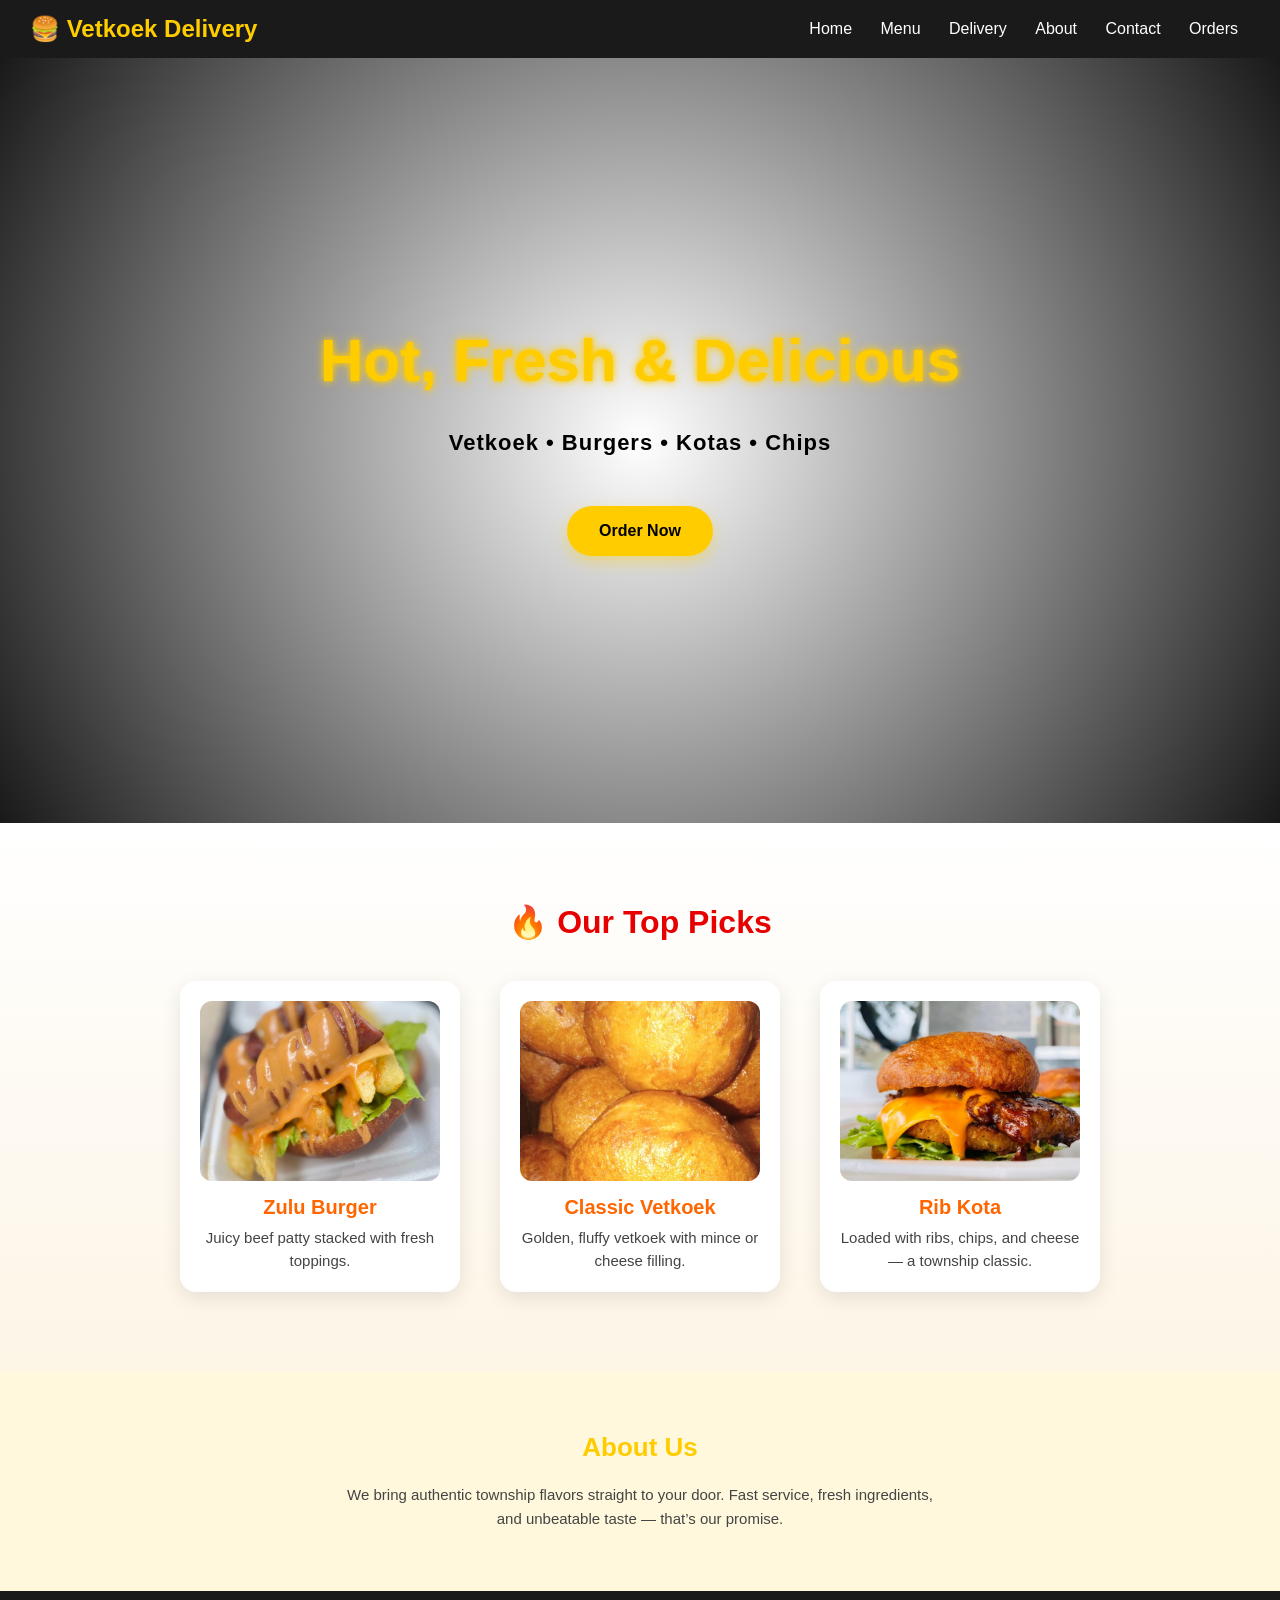
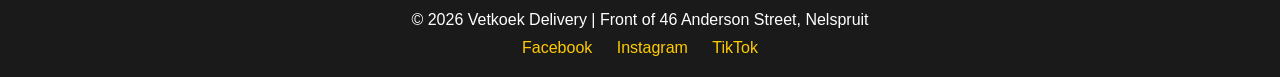
==== index.html @ 9dd83c90 "main" ====
<!DOCTYPE html>
<html lang="en">
<head>
  <meta charset="UTF-8">
  <title>Vetkoek Delivery</title>
  <link rel="stylesheet" href="style.css">
</head>
<body>
  <!-- Header -->
  <header class="site-header">
    <div class="logo">
      <h1>🍔 Vetkoek Delivery</h1>
    </div>
    <nav>
      <a href="index.html">Home</a>
      <a href="menu.html">Menu</a>
      <a href="delivery.html">Delivery</a>
      <a href="about.html">About</a>
      <a href="contact.html">Contact</a>
      <a href="orders.html">Orders</a>
    </nav>
  </header>

  <!-- Hero Section -->
  <section class="hero">
    <div class="hero-overlay">
      <h2>Hot, Fresh & Delicious</h2>
      <p>Vetkoek • Burgers • Kotas • Chips</p>
      <!-- Button now links to orders page -->
      <a href="orders.html" class="cta-btn">Order Now</a>
    </div>
  </section>

  <!-- Featured Items -->
  <section class="featured">
    <h2>🔥 Our Top Picks</h2>
    <div class="featured-gallery">
      <div class="featured-item">
        <div class="image-wrapper">
          <img src="images/zulu-burger.jpg" alt="Zulu Burger">
        </div>
        <h3>Zulu Burger</h3>
        <p>Juicy beef patty stacked with fresh toppings.</p>
      </div>

      <div class="featured-item">
        <div class="image-wrapper">
          <img src="images/vetkoek.jpg" alt="Classic Vetkoek">
        </div>
        <h3>Classic Vetkoek</h3>
        <p>Golden, fluffy vetkoek with mince or cheese filling.</p>
      </div>

      <div class="featured-item">
        <div class="image-wrapper">
          <img src="images/rib-kota.jpg" alt="Rib Kota">
        </div>
        <h3>Rib Kota</h3>
        <p>Loaded with ribs, chips, and cheese — a township classic.</p>
      </div>
    </div>
  </section>

  <!-- About Section -->
  <section class="about">
    <div class="about-content">
      <h2>About Us</h2>
      <p>We bring authentic township flavors straight to your door. Fast service, fresh ingredients, and unbeatable taste — that’s our promise.</p>
    </div>
  </section>

  <!-- Footer -->
  <footer>
    <p>&copy; 2026 Vetkoek Delivery | Front of 46 Anderson Street, Nelspruit</p>
    <div class="social-icons">
      <a href="#">Facebook</a>
      <a href="#">Instagram</a>
      <a href="#">TikTok</a>
    </div>
  </footer>

</body>
</html>
---- style.css ----
/* Reset */
* {
  margin: 0;
  padding: 0;
  box-sizing: border-box;
  font-family: "Poppins", Arial, sans-serif;
}

/* Header */
.site-header {
  display: flex;
  justify-content: space-between;
  align-items: center;
  background: #1a1a1a;
  padding: 15px 30px;
  color: #fff;
}
.site-header h1 {
  font-size: 24px;
  font-weight: 700;
  color: #ffcc00;
  animation: glow 2s infinite alternate;
}
.site-header nav a {
  color: #fff;
  margin: 0 12px;
  text-decoration: none;
  font-weight: 500;
  position: relative;
}
.site-header nav a::after {
  content: '';
  position: absolute;
  width: 0%;
  height: 2px;
  bottom: -4px;
  left: 0;
  background: #ffcc00;
  transition: width 0.3s;
}
.site-header nav a:hover::after {
  width: 100%;
}

/* Hero Section */
.hero {
  background: radial-gradient(circle at center, rgba(255,255,255,0.05), rgba(0,0,0,0.9)),
              url('images/hero-banner.jpg') center/cover no-repeat;
  height: 85vh;
  display: flex;
  justify-content: center;
  align-items: center;
  text-align: center;
}

/* Hero Overlay */
.hero-overlay {
  display: flex;
  flex-direction: column;
  align-items: center;
  gap: 25px; /* spacing between elements */
}

/* Hero Text */
.hero-overlay h2 {
  font-size: 60px;
  font-weight: 800;
  color: #ffcc00;
  text-shadow: 0 0 6px #ffcc00, 0 0 12px rgba(255,204,0,0.5);
  animation: softGlow 3s ease-in-out infinite alternate;
  margin-bottom: 10px;
}

.hero-overlay p {
  font-size: 22px;
  color: #000; /* changed to black */
  letter-spacing: 1px;
  margin-bottom: 25px;
  font-weight: 600; /* makes black text stand out */
  animation: fadeInUp 1.5s ease-out;
}

/* Button */
.cta-btn {
  background: #ffcc00;
  color: #000;
  padding: 16px 32px;
  border-radius: 40px;
  font-weight: 700;
  text-decoration: none;
  transition: all 0.3s ease;
  box-shadow: 0 6px 15px rgba(255,204,0,0.4);
  animation: bounceIn 1.2s ease-out;
}
.cta-btn:hover {
  background: #fff;
  color: #222;
  transform: scale(1.1);
  box-shadow: 0 0 25px rgba(255,204,0,0.7);
}

/* Animations */
@keyframes glow {
  from { text-shadow: 0 0 5px #ffcc00; }
  to { text-shadow: 0 0 20px #ffcc00; }
}
@keyframes softGlow {
  from { text-shadow: 0 0 6px #ffcc00, 0 0 12px rgba(255,204,0,0.5); }
  to { text-shadow: 0 0 12px #ffcc00, 0 0 24px rgba(255,204,0,0.7); }
}
@keyframes fadeInUp {
  from { opacity: 0; transform: translateY(30px); }
  to { opacity: 1; transform: translateY(0); }
}
@keyframes bounceIn {
  0% { transform: scale(0.8); opacity: 0; }
  60% { transform: scale(1.05); opacity: 1; }
  100% { transform: scale(1); }
}

/* Featured Section */
.featured {
  padding: 80px 20px;
  text-align: center;
  background: linear-gradient(180deg, #fff 0%, #fdf5e6 100%);
}
.featured h2 {
  font-size: 32px;
  color: #e60000;
  font-weight: 700;
  margin-bottom: 40px;
}
.featured-gallery {
  display: flex;
  flex-wrap: wrap;
  justify-content: center;
  gap: 40px;
}
.featured-item {
  background: #fff;
  border-radius: 16px;
  box-shadow: 0 6px 20px rgba(0,0,0,0.1);
  width: 280px;
  padding: 20px;
  transition: transform 0.3s ease, box-shadow 0.3s ease;
}
.featured-item:hover {
  transform: translateY(-10px);
  box-shadow: 0 10px 25px rgba(255,204,0,0.5);
}
.image-wrapper {
  overflow: hidden;
  border-radius: 12px;
  height: 180px;
  background: #fffbe6;
}
.image-wrapper img {
  width: 100%;
  height: 100%;
  object-fit: cover;
  transition: transform 0.4s ease;
}
.image-wrapper:hover img {
  transform: scale(1.1);
}
.featured-item h3 {
  color: #ff6600;
  font-size: 20px;
  font-weight: 700;
  margin-top: 15px;
}
.featured-item p {
  color: #444;
  font-size: 15px;
  line-height: 1.5;
  margin-top: 8px;
}

/* About Section */
.about {
  background: #fff8dc;
  padding: 60px 20px;
  text-align: center;
}
.about h2 {
  font-size: 26px;
  margin-bottom: 20px;
  color: #ffcc00;
}
.about p {
  max-width: 600px;
  margin: 0 auto;
  font-size: 15px;
  color: #444;
  line-height: 1.6;
}

/* Footer */
footer {
  background: #1a1a1a;
  color: #fff;
  text-align: center;
  padding: 20px;
}
footer p {
  margin-bottom: 10px;
}
.social-icons a {
  color: #ffcc00;
  margin: 0 10px;
  text-decoration: none;
  font-weight: 500;
  transition: color 0.3s;
}
.social-icons a:hover {
  color: #fff;
}

/* Responsive */
@media (max-width: 768px) {
  .hero-overlay h2 { font-size: 36px; }
  .hero-overlay p { font-size: 16px; }
  .featured-gallery { flex-direction: column; align-items: center; }
  .featured-item { width: 90%; }
}
.price {
  font-size: 16px;
  font-weight: 700;
  color: #e60000;
  margin-top: 10px;
}


/* Delivery Page */
.delivery-section {
  padding: 60px 20px;
  text-align: center;
}

.delivery-section h2 {
  font-size: 28px;
  color: #ff6600;
  margin-bottom: 20px;
}

.toggle-btn {
  background: #ffcc00;
  color: #000;
  padding: 12px 24px;
  border: none;
  border-radius: 30px;
  font-weight: 600;
  cursor: pointer;
  transition: all 0.3s ease;
}
.toggle-btn:hover {
  background: #fff;
  color: #222;
  box-shadow: 0 0 15px rgba(255,204,0,0.7);
}

.delivery-box {
  margin-top: 20px;
  background: #fff8dc;
  padding: 20px;
  border-radius: 12px;
  box-shadow: 0 4px 15px rgba(0,0,0,0.1);
}

.delivery-box h3 {
  color: #e60000;
  margin-top: 15px;
}

.order-btn {
  display: inline-block;
  margin-top: 25px;
  background: #ff6600;
  color: #fff;
  padding: 14px 28px;
  border-radius: 40px;
  font-weight: 700;
  text-decoration: none;
  transition: all 0.3s ease;
}
.order-btn:hover {
  background: #e60000;
  transform: scale(1.05);
}



/* Contact Page */
.contact-section {
  padding: 60px 20px;
  text-align: center;
}

.contact-form {
  max-width: 500px;
  margin: 30px auto;
  display: flex;
  flex-direction: column;
  gap: 15px;
}

.contact-form input,
.contact-form textarea {
  padding: 12px;
  border: 1px solid #ccc;
  border-radius: 8px;
  font-size: 15px;
}

.contact-form button {
  background: #ffcc00;
  color: #000;
  padding: 14px;
  border: none;
  border-radius: 40px;
  font-weight: 700;
  cursor: pointer;
  transition: all 0.3s ease;
}

.contact-form button:hover {
  background: #fff;
  color: #222;
  box-shadow: 0 0 20px rgba(255,204,0,0.7);
}


/* Orders Page */
.menu-grid {
  display: grid;
  grid-template-columns: repeat(auto-fit, minmax(220px, 1fr));
  gap: 20px;
  margin-bottom: 40px;
}

.menu-item {
  background: #fff8dc;
  padding: 20px;
  border-radius: 12px;
  box-shadow: 0 4px 15px rgba(0,0,0,0.1);
  text-align: center;
}

.menu-item h3 {
  color: #ff6600;
}

.menu-item .price {
  font-weight: 700;
  color: #e60000;
}

.menu-item button {
  margin-top: 10px;
  background: #ffcc00;
  border: none;
  padding: 10px 20px;
  border-radius: 30px;
  font-weight: 600;
  cursor: pointer;
  transition: all 0.3s ease;
}

.menu-item button:hover {
  background: #fff;
  color: #222;
  box-shadow: 0 0 15px rgba(255,204,0,0.7);
}

.cart {
  margin: 20px auto;
  max-width: 500px;
  text-align: left;
}

.order-card {
  background: #fff;
  padding: 10px;
  border-radius: 8px;
  margin-bottom: 10px;
  display: flex;
  justify-content: space-between;
}

.total {
  font-size: 18px;
  font-weight: 700;
  margin-top: 10px;
}

.checkout-form {
  max-width: 500px;
  margin: 30px auto;
  display: flex;
  flex-direction: column;
  gap: 15px;
}

.status-tracker {
  margin-top: 30px;
  background: #fffbe6;
  padding: 20px;
  border-radius: 12px;
  box-shadow: 0 4px 15px rgba(0,0,0,0.1);
  font-weight: 600;
  color: #333;
}

/* Delivery Countdown */
.delivery-countdown {
  margin-top: 20px;
  background: #fff8dc;
  padding: 15px;
  border-radius: 12px;
  box-shadow: 0 4px 15px rgba(0,0,0,0.1);
  font-weight: 600;
  color: #333;
}

/* Map Section */
.map-section {
  margin-top: 20px;
  text-align: center;
}

.map-btn {
  background: #ff6600;
  color: #fff;
  padding: 12px 24px;
  border: none;
  border-radius: 30px;
  font-weight: 600;
  cursor: pointer;
  transition: all 0.3s ease;
}

.map-btn:hover {
  background: #e60000;
  transform: scale(1.05);
}

.map-placeholder {
  margin-top: 15px;
  border: 2px dashed #ccc;
  border-radius: 12px;
  padding: 20px;
  background: #fffbe6;
}
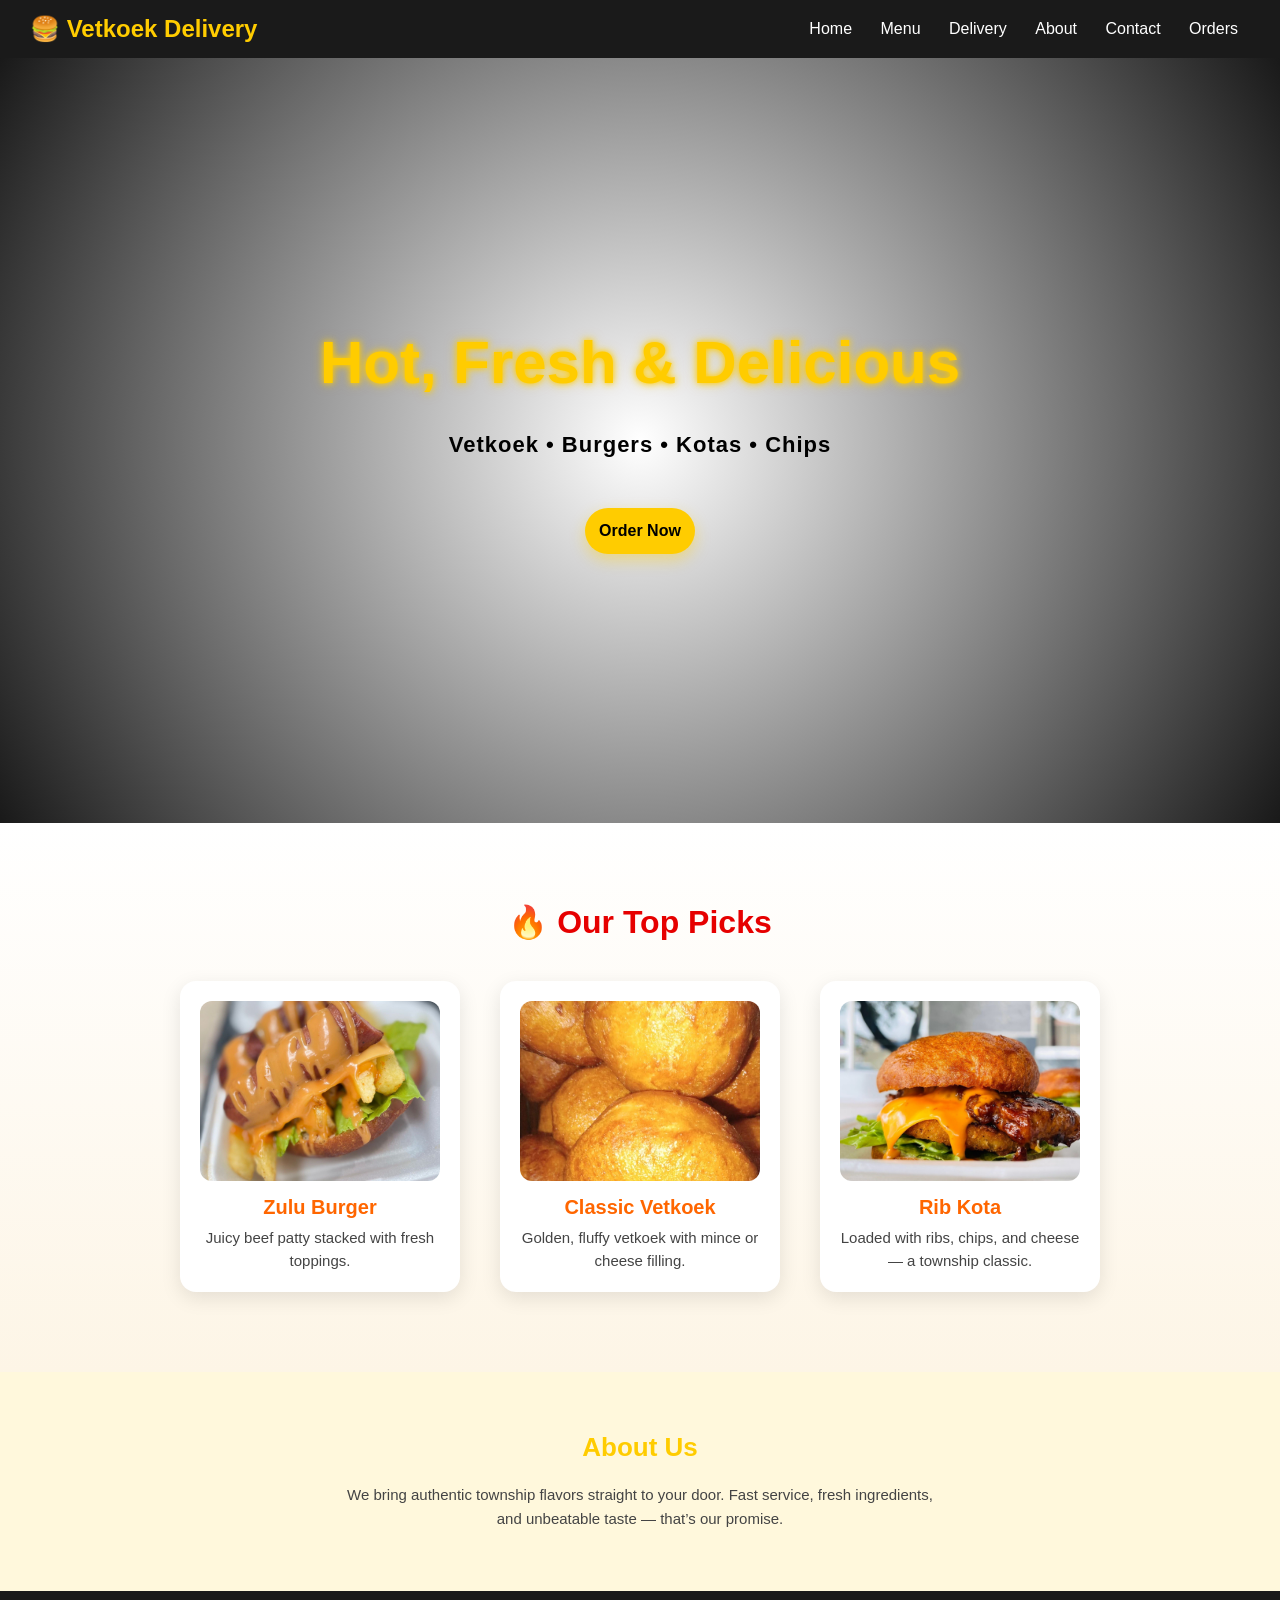
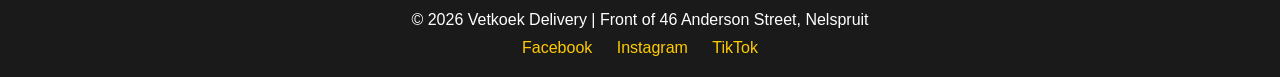
==== commit 38962d7b: "Add mobile navigation toggle and responsive styles" ====
--- a/index.html
+++ b/index.html
@@ -2,6 +2,7 @@
 <html lang="en">
 <head>
   <meta charset="UTF-8">
+  <meta name="viewport" content="width=device-width, initial-scale=1.0">
   <title>Vetkoek Delivery</title>
   <link rel="stylesheet" href="style.css">
 </head>
--- a/style.css
+++ b/style.css
@@ -453,3 +453,299 @@
 }
 
 
+
+
+/* Delivery Page */
+.delivery-section {
+  text-align: center;
+  padding: 80px 20px;
+}
+.delivery-section h2 {
+  color: #ff6600;
+  font-size: 28px;
+  margin: 30px 0 20px;
+}
+
+/* Delivery Cards */
+.delivery-cards {
+  display: flex;
+  justify-content: center;
+  flex-wrap: wrap;
+  gap: 20px;
+  margin-bottom: 30px;
+}
+.card {
+  background: #fff;
+  border-radius: 16px;
+  box-shadow: 0 6px 20px rgba(0,0,0,0.1);
+  padding: 20px;
+  width: 250px;
+  transition: transform 0.3s ease;
+}
+.card:hover {
+  transform: translateY(-8px);
+  box-shadow: 0 10px 25px rgba(255,204,0,0.5);
+}
+.card h3 {
+  color: #ff6600;
+  margin-bottom: 10px;
+}
+
+/* Fees */
+.fees {
+  background: #fff8dc;
+  padding: 20px;
+  border-radius: 12px;
+  box-shadow: 0 4px 15px rgba(0,0,0,0.1);
+  max-width: 500px;
+  margin: 0 auto 30px;
+  font-weight: 600;
+  color: #444;
+}
+
+/* Hours */
+.hours {
+  margin-bottom: 30px;
+  font-size: 16px;
+  color: #333;
+}
+
+/* CTA Button */
+.cta-btn {
+  display: inline-block;
+  background: #ff6600;
+  color: #fff;
+  padding: 14px 28px;
+  border-radius: 40px;
+  font-weight: 700;
+  text-decoration: none;
+  transition: all 0.3s ease;
+}
+.cta-btn:hover {
+  background: #e60000;
+  transform: scale(1.05);
+}
+
+/* Contact Page */
+.contact-section {
+  text-align: center;
+  padding: 80px 20px;
+  background: linear-gradient(180deg, #fffbe6 0%, #fff2cc 100%);
+}
+.contact-section h2 {
+  color: #ff6600;
+  font-size: 28px;
+  margin-bottom: 20px;
+}
+.contact-section p {
+  font-size: 16px;
+  color: #333;
+  margin: 5px 0;
+}
+
+/* WhatsApp Button */
+.whatsapp-btn {
+  display: inline-block;
+  background: #25D366;
+  color: #fff;
+  padding: 12px 24px;
+  border-radius: 40px;
+  font-weight: 700;
+  text-decoration: none;
+  transition: all 0.3s ease;
+  margin: 20px 0;
+}
+.whatsapp-btn:hover {
+  background: #1da851;
+  transform: scale(1.05);
+}
+
+/* Contact Form */
+.contact-form {
+  max-width: 500px;
+  margin: 30px auto;
+  display: flex;
+  flex-direction: column;
+  gap: 15px;
+}
+.contact-form input,
+.contact-form textarea {
+  padding: 12px;
+  border: 1px solid #ccc;
+  border-radius: 8px;
+  font-size: 15px;
+  transition: box-shadow 0.3s ease;
+}
+.contact-form input:focus,
+.contact-form textarea:focus {
+  box-shadow: 0 0 10px rgba(255,204,0,0.6);
+  outline: none;
+}
+
+/* CTA Button */
+.cta-btn {
+  background: #ffcc00;
+  color: #000;
+  padding: 14px;
+  border: none;
+  border-radius: 40px;
+  font-weight: 700;
+  cursor: pointer;
+  transition: all 0.3s ease;
+}
+.cta-btn:hover {
+  background: #fff;
+  color: #222;
+  box-shadow: 0 0 20px rgba(255,204,0,0.7);
+}
+
+/* Quick Links */
+.quick-links {
+  margin-top: 40px;
+}
+.quick-links h3 {
+  color: #ff6600;
+  margin-bottom: 10px;
+}
+.quick-links a {
+  display: inline-block;
+  margin: 5px 10px;
+  color: #000;
+  font-weight: 600;
+  text-decoration: none;
+  transition: color 0.3s ease;
+}
+.quick-links a:hover {
+  color: #ff6600;
+}
+
+/* Mobile Menu Toggle */
+.menu-toggle {
+  display: none;
+  background: #ffcc00;
+  color: #000;
+  border: none;
+  padding: 10px 16px;
+  font-size: 1.2em;
+  border-radius: 6px;
+  cursor: pointer;
+  font-weight: 700;
+}
+
+/* Responsive Navigation */
+@media (max-width: 768px) {
+  nav {
+    display: none;
+    flex-direction: column;
+    background: #1a1a1a;
+    position: absolute;
+    top: 70px;
+    right: 0;
+    width: 100%;
+    text-align: center;
+    padding: 20px 0;
+  }
+  nav.show {
+    display: flex;
+  }
+  .menu-toggle {
+    display: block;
+  }
+}
+
+@media (max-width: 768px) {
+  .hero-overlay h2 { font-size: 36px; }
+  .hero-overlay p { font-size: 16px; }
+}
+
+@media (max-width: 480px) {
+  .hero-overlay h2 { font-size: 28px; }
+  .hero-overlay p { font-size: 14px; }
+  .cta-btn { padding: 12px 20px; font-size: 0.9em; }
+}
+
+@media (max-width: 768px) {
+  .featured-gallery {
+    flex-direction: column;
+    align-items: center;
+  }
+  .featured-item {
+    width: 90%;
+    max-width: 400px;
+  }
+}
+
+@media (max-width: 768px) {
+  .delivery-cards {
+    flex-direction: column;
+    align-items: center;
+  }
+  .card {
+    width: 90%;
+    max-width: 400px;
+  }
+  .fees {
+    width: 95%;
+  }
+}
+
+@media (max-width: 480px) {
+  .delivery-section h2 {
+    font-size: 22px;
+  }
+  .card h3 {
+    font-size: 18px;
+  }
+}
+
+
+@media (max-width: 768px) {
+  .menu-grid {
+    grid-template-columns: 1fr;
+    gap: 15px;
+  }
+  .menu-item {
+    width: 90%;
+    margin: 0 auto;
+  }
+  .cart, .checkout-form {
+    width: 95%;
+  }
+}
+
+@media (max-width: 480px) {
+  .menu-item h3 {
+    font-size: 18px;
+  }
+  .menu-item .price {
+    font-size: 14px;
+  }
+  .order-card {
+    flex-direction: column;
+    gap: 8px;
+  }
+}
+
+
+@media (max-width: 768px) {
+  .contact-form {
+    width: 95%;
+  }
+  .quick-links {
+    text-align: center;
+  }
+}
+
+@media (max-width: 480px) {
+  .contact-section h2 {
+    font-size: 22px;
+  }
+  .contact-form input,
+  .contact-form textarea {
+    font-size: 14px;
+  }
+  .whatsapp-btn {
+    padding: 10px 18px;
+    font-size: 0.9em;
+  }
+}
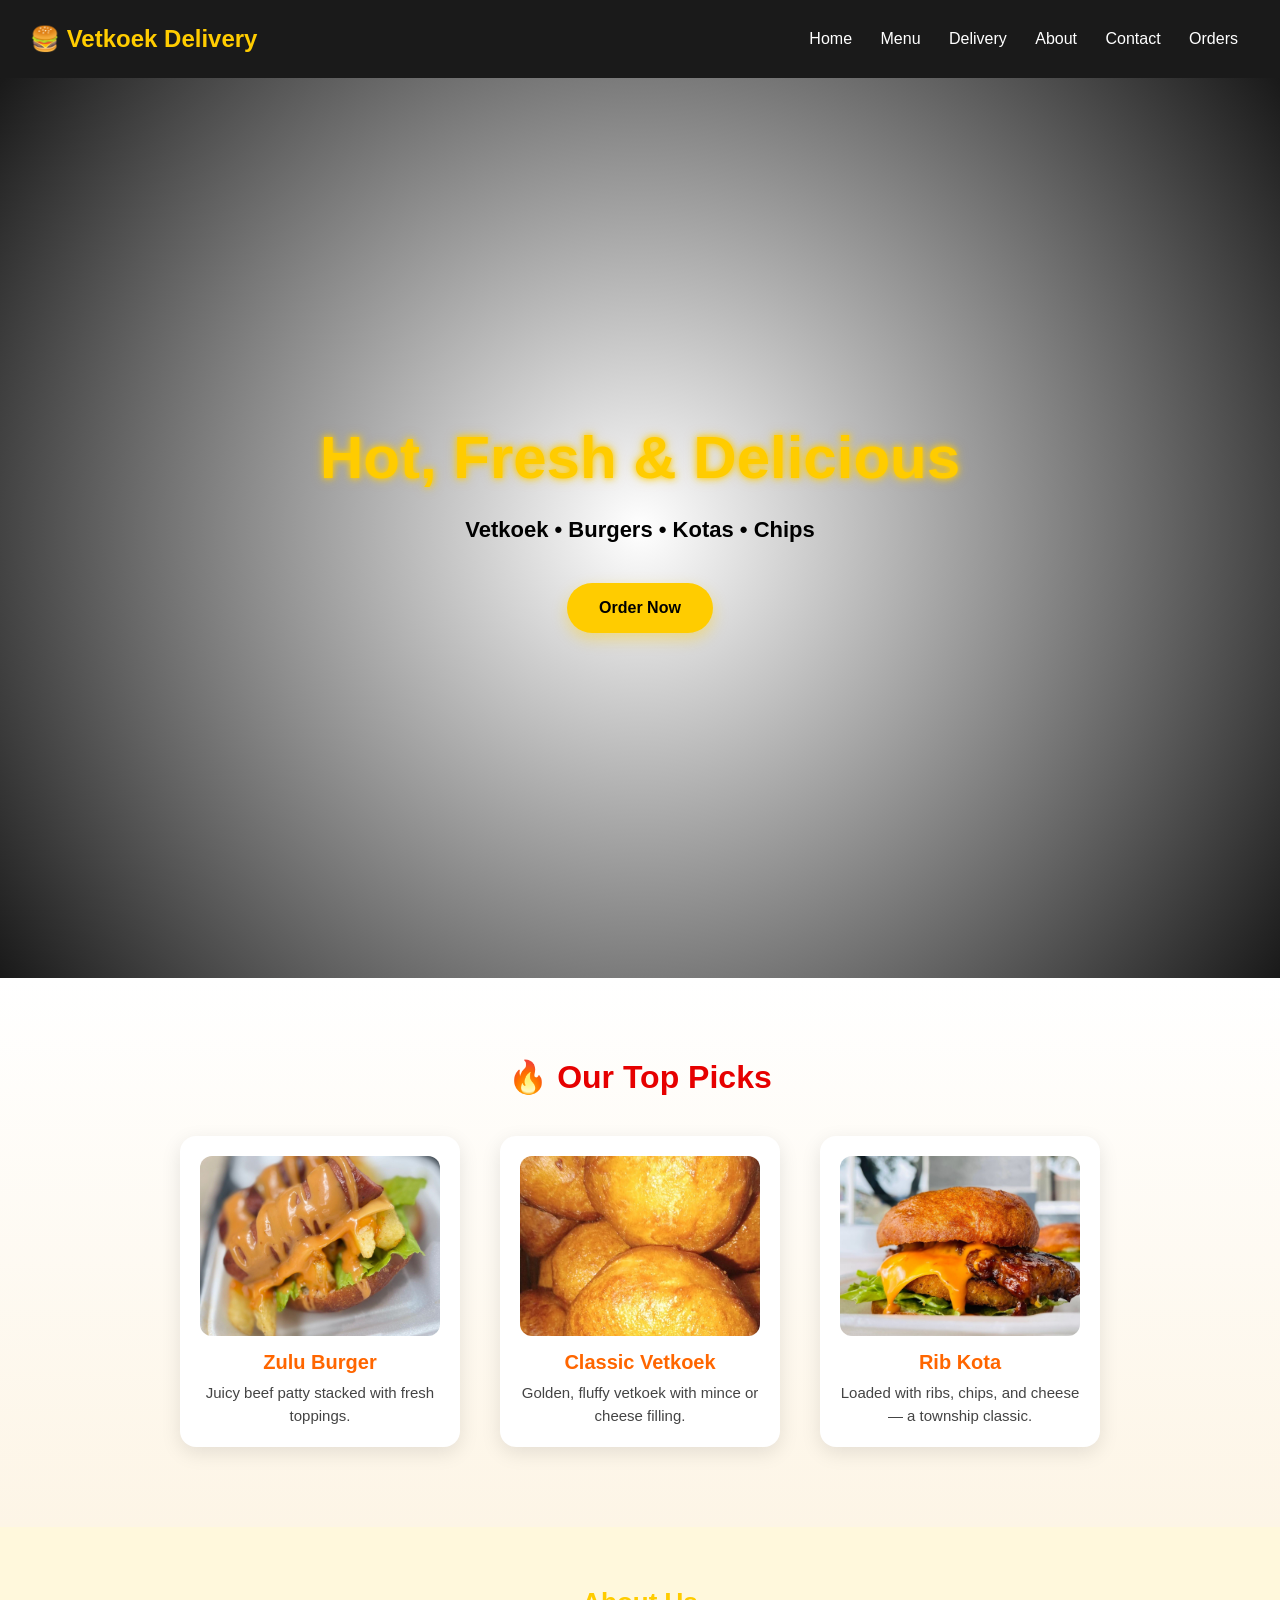
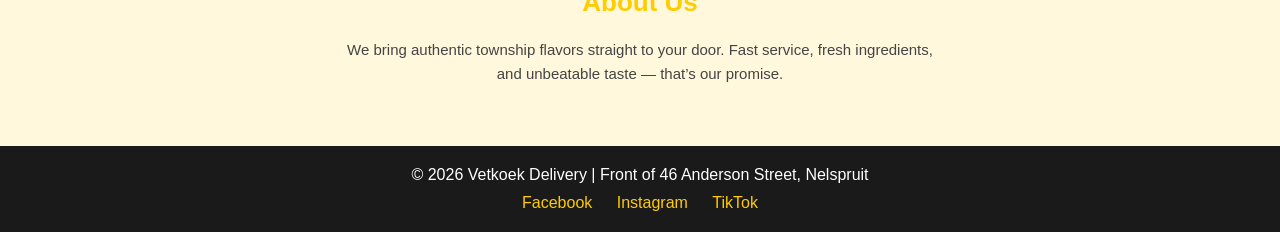
==== commit 9fbb5520: "Refactor HTML structure and enhance CSS styles for improved responsiveness and layout" ====
--- a/index.html
+++ b/index.html
@@ -2,8 +2,8 @@
 <html lang="en">
 <head>
   <meta charset="UTF-8">
+  <title>Vetkoek Delivery</title>
   <meta name="viewport" content="width=device-width, initial-scale=1.0">
-  <title>Vetkoek Delivery</title>
   <link rel="stylesheet" href="style.css">
 </head>
 <body>
@@ -27,7 +27,6 @@
     <div class="hero-overlay">
       <h2>Hot, Fresh & Delicious</h2>
       <p>Vetkoek • Burgers • Kotas • Chips</p>
-      <!-- Button now links to orders page -->
       <a href="orders.html" class="cta-btn">Order Now</a>
     </div>
   </section>
@@ -80,5 +79,6 @@
     </div>
   </footer>
 
+  <script src="script.js"></script>
 </body>
 </html>
--- a/style.css
+++ b/style.css
@@ -12,8 +12,9 @@
   justify-content: space-between;
   align-items: center;
   background: #1a1a1a;
-  padding: 15px 30px;
+  padding: 25px 30px;
   color: #fff;
+  position: relative;
 }
 .site-header h1 {
   font-size: 24px;
@@ -40,583 +41,6 @@
 }
 .site-header nav a:hover::after {
   width: 100%;
-}
-
-/* Hero Section */
-.hero {
-  background: radial-gradient(circle at center, rgba(255,255,255,0.05), rgba(0,0,0,0.9)),
-              url('images/hero-banner.jpg') center/cover no-repeat;
-  height: 85vh;
-  display: flex;
-  justify-content: center;
-  align-items: center;
-  text-align: center;
-}
-
-/* Hero Overlay */
-.hero-overlay {
-  display: flex;
-  flex-direction: column;
-  align-items: center;
-  gap: 25px; /* spacing between elements */
-}
-
-/* Hero Text */
-.hero-overlay h2 {
-  font-size: 60px;
-  font-weight: 800;
-  color: #ffcc00;
-  text-shadow: 0 0 6px #ffcc00, 0 0 12px rgba(255,204,0,0.5);
-  animation: softGlow 3s ease-in-out infinite alternate;
-  margin-bottom: 10px;
-}
-
-.hero-overlay p {
-  font-size: 22px;
-  color: #000; /* changed to black */
-  letter-spacing: 1px;
-  margin-bottom: 25px;
-  font-weight: 600; /* makes black text stand out */
-  animation: fadeInUp 1.5s ease-out;
-}
-
-/* Button */
-.cta-btn {
-  background: #ffcc00;
-  color: #000;
-  padding: 16px 32px;
-  border-radius: 40px;
-  font-weight: 700;
-  text-decoration: none;
-  transition: all 0.3s ease;
-  box-shadow: 0 6px 15px rgba(255,204,0,0.4);
-  animation: bounceIn 1.2s ease-out;
-}
-.cta-btn:hover {
-  background: #fff;
-  color: #222;
-  transform: scale(1.1);
-  box-shadow: 0 0 25px rgba(255,204,0,0.7);
-}
-
-/* Animations */
-@keyframes glow {
-  from { text-shadow: 0 0 5px #ffcc00; }
-  to { text-shadow: 0 0 20px #ffcc00; }
-}
-@keyframes softGlow {
-  from { text-shadow: 0 0 6px #ffcc00, 0 0 12px rgba(255,204,0,0.5); }
-  to { text-shadow: 0 0 12px #ffcc00, 0 0 24px rgba(255,204,0,0.7); }
-}
-@keyframes fadeInUp {
-  from { opacity: 0; transform: translateY(30px); }
-  to { opacity: 1; transform: translateY(0); }
-}
-@keyframes bounceIn {
-  0% { transform: scale(0.8); opacity: 0; }
-  60% { transform: scale(1.05); opacity: 1; }
-  100% { transform: scale(1); }
-}
-
-/* Featured Section */
-.featured {
-  padding: 80px 20px;
-  text-align: center;
-  background: linear-gradient(180deg, #fff 0%, #fdf5e6 100%);
-}
-.featured h2 {
-  font-size: 32px;
-  color: #e60000;
-  font-weight: 700;
-  margin-bottom: 40px;
-}
-.featured-gallery {
-  display: flex;
-  flex-wrap: wrap;
-  justify-content: center;
-  gap: 40px;
-}
-.featured-item {
-  background: #fff;
-  border-radius: 16px;
-  box-shadow: 0 6px 20px rgba(0,0,0,0.1);
-  width: 280px;
-  padding: 20px;
-  transition: transform 0.3s ease, box-shadow 0.3s ease;
-}
-.featured-item:hover {
-  transform: translateY(-10px);
-  box-shadow: 0 10px 25px rgba(255,204,0,0.5);
-}
-.image-wrapper {
-  overflow: hidden;
-  border-radius: 12px;
-  height: 180px;
-  background: #fffbe6;
-}
-.image-wrapper img {
-  width: 100%;
-  height: 100%;
-  object-fit: cover;
-  transition: transform 0.4s ease;
-}
-.image-wrapper:hover img {
-  transform: scale(1.1);
-}
-.featured-item h3 {
-  color: #ff6600;
-  font-size: 20px;
-  font-weight: 700;
-  margin-top: 15px;
-}
-.featured-item p {
-  color: #444;
-  font-size: 15px;
-  line-height: 1.5;
-  margin-top: 8px;
-}
-
-/* About Section */
-.about {
-  background: #fff8dc;
-  padding: 60px 20px;
-  text-align: center;
-}
-.about h2 {
-  font-size: 26px;
-  margin-bottom: 20px;
-  color: #ffcc00;
-}
-.about p {
-  max-width: 600px;
-  margin: 0 auto;
-  font-size: 15px;
-  color: #444;
-  line-height: 1.6;
-}
-
-/* Footer */
-footer {
-  background: #1a1a1a;
-  color: #fff;
-  text-align: center;
-  padding: 20px;
-}
-footer p {
-  margin-bottom: 10px;
-}
-.social-icons a {
-  color: #ffcc00;
-  margin: 0 10px;
-  text-decoration: none;
-  font-weight: 500;
-  transition: color 0.3s;
-}
-.social-icons a:hover {
-  color: #fff;
-}
-
-/* Responsive */
-@media (max-width: 768px) {
-  .hero-overlay h2 { font-size: 36px; }
-  .hero-overlay p { font-size: 16px; }
-  .featured-gallery { flex-direction: column; align-items: center; }
-  .featured-item { width: 90%; }
-}
-.price {
-  font-size: 16px;
-  font-weight: 700;
-  color: #e60000;
-  margin-top: 10px;
-}
-
-
-/* Delivery Page */
-.delivery-section {
-  padding: 60px 20px;
-  text-align: center;
-}
-
-.delivery-section h2 {
-  font-size: 28px;
-  color: #ff6600;
-  margin-bottom: 20px;
-}
-
-.toggle-btn {
-  background: #ffcc00;
-  color: #000;
-  padding: 12px 24px;
-  border: none;
-  border-radius: 30px;
-  font-weight: 600;
-  cursor: pointer;
-  transition: all 0.3s ease;
-}
-.toggle-btn:hover {
-  background: #fff;
-  color: #222;
-  box-shadow: 0 0 15px rgba(255,204,0,0.7);
-}
-
-.delivery-box {
-  margin-top: 20px;
-  background: #fff8dc;
-  padding: 20px;
-  border-radius: 12px;
-  box-shadow: 0 4px 15px rgba(0,0,0,0.1);
-}
-
-.delivery-box h3 {
-  color: #e60000;
-  margin-top: 15px;
-}
-
-.order-btn {
-  display: inline-block;
-  margin-top: 25px;
-  background: #ff6600;
-  color: #fff;
-  padding: 14px 28px;
-  border-radius: 40px;
-  font-weight: 700;
-  text-decoration: none;
-  transition: all 0.3s ease;
-}
-.order-btn:hover {
-  background: #e60000;
-  transform: scale(1.05);
-}
-
-
-
-/* Contact Page */
-.contact-section {
-  padding: 60px 20px;
-  text-align: center;
-}
-
-.contact-form {
-  max-width: 500px;
-  margin: 30px auto;
-  display: flex;
-  flex-direction: column;
-  gap: 15px;
-}
-
-.contact-form input,
-.contact-form textarea {
-  padding: 12px;
-  border: 1px solid #ccc;
-  border-radius: 8px;
-  font-size: 15px;
-}
-
-.contact-form button {
-  background: #ffcc00;
-  color: #000;
-  padding: 14px;
-  border: none;
-  border-radius: 40px;
-  font-weight: 700;
-  cursor: pointer;
-  transition: all 0.3s ease;
-}
-
-.contact-form button:hover {
-  background: #fff;
-  color: #222;
-  box-shadow: 0 0 20px rgba(255,204,0,0.7);
-}
-
-
-/* Orders Page */
-.menu-grid {
-  display: grid;
-  grid-template-columns: repeat(auto-fit, minmax(220px, 1fr));
-  gap: 20px;
-  margin-bottom: 40px;
-}
-
-.menu-item {
-  background: #fff8dc;
-  padding: 20px;
-  border-radius: 12px;
-  box-shadow: 0 4px 15px rgba(0,0,0,0.1);
-  text-align: center;
-}
-
-.menu-item h3 {
-  color: #ff6600;
-}
-
-.menu-item .price {
-  font-weight: 700;
-  color: #e60000;
-}
-
-.menu-item button {
-  margin-top: 10px;
-  background: #ffcc00;
-  border: none;
-  padding: 10px 20px;
-  border-radius: 30px;
-  font-weight: 600;
-  cursor: pointer;
-  transition: all 0.3s ease;
-}
-
-.menu-item button:hover {
-  background: #fff;
-  color: #222;
-  box-shadow: 0 0 15px rgba(255,204,0,0.7);
-}
-
-.cart {
-  margin: 20px auto;
-  max-width: 500px;
-  text-align: left;
-}
-
-.order-card {
-  background: #fff;
-  padding: 10px;
-  border-radius: 8px;
-  margin-bottom: 10px;
-  display: flex;
-  justify-content: space-between;
-}
-
-.total {
-  font-size: 18px;
-  font-weight: 700;
-  margin-top: 10px;
-}
-
-.checkout-form {
-  max-width: 500px;
-  margin: 30px auto;
-  display: flex;
-  flex-direction: column;
-  gap: 15px;
-}
-
-.status-tracker {
-  margin-top: 30px;
-  background: #fffbe6;
-  padding: 20px;
-  border-radius: 12px;
-  box-shadow: 0 4px 15px rgba(0,0,0,0.1);
-  font-weight: 600;
-  color: #333;
-}
-
-/* Delivery Countdown */
-.delivery-countdown {
-  margin-top: 20px;
-  background: #fff8dc;
-  padding: 15px;
-  border-radius: 12px;
-  box-shadow: 0 4px 15px rgba(0,0,0,0.1);
-  font-weight: 600;
-  color: #333;
-}
-
-/* Map Section */
-.map-section {
-  margin-top: 20px;
-  text-align: center;
-}
-
-.map-btn {
-  background: #ff6600;
-  color: #fff;
-  padding: 12px 24px;
-  border: none;
-  border-radius: 30px;
-  font-weight: 600;
-  cursor: pointer;
-  transition: all 0.3s ease;
-}
-
-.map-btn:hover {
-  background: #e60000;
-  transform: scale(1.05);
-}
-
-.map-placeholder {
-  margin-top: 15px;
-  border: 2px dashed #ccc;
-  border-radius: 12px;
-  padding: 20px;
-  background: #fffbe6;
-}
-
-
-
-
-/* Delivery Page */
-.delivery-section {
-  text-align: center;
-  padding: 80px 20px;
-}
-.delivery-section h2 {
-  color: #ff6600;
-  font-size: 28px;
-  margin: 30px 0 20px;
-}
-
-/* Delivery Cards */
-.delivery-cards {
-  display: flex;
-  justify-content: center;
-  flex-wrap: wrap;
-  gap: 20px;
-  margin-bottom: 30px;
-}
-.card {
-  background: #fff;
-  border-radius: 16px;
-  box-shadow: 0 6px 20px rgba(0,0,0,0.1);
-  padding: 20px;
-  width: 250px;
-  transition: transform 0.3s ease;
-}
-.card:hover {
-  transform: translateY(-8px);
-  box-shadow: 0 10px 25px rgba(255,204,0,0.5);
-}
-.card h3 {
-  color: #ff6600;
-  margin-bottom: 10px;
-}
-
-/* Fees */
-.fees {
-  background: #fff8dc;
-  padding: 20px;
-  border-radius: 12px;
-  box-shadow: 0 4px 15px rgba(0,0,0,0.1);
-  max-width: 500px;
-  margin: 0 auto 30px;
-  font-weight: 600;
-  color: #444;
-}
-
-/* Hours */
-.hours {
-  margin-bottom: 30px;
-  font-size: 16px;
-  color: #333;
-}
-
-/* CTA Button */
-.cta-btn {
-  display: inline-block;
-  background: #ff6600;
-  color: #fff;
-  padding: 14px 28px;
-  border-radius: 40px;
-  font-weight: 700;
-  text-decoration: none;
-  transition: all 0.3s ease;
-}
-.cta-btn:hover {
-  background: #e60000;
-  transform: scale(1.05);
-}
-
-/* Contact Page */
-.contact-section {
-  text-align: center;
-  padding: 80px 20px;
-  background: linear-gradient(180deg, #fffbe6 0%, #fff2cc 100%);
-}
-.contact-section h2 {
-  color: #ff6600;
-  font-size: 28px;
-  margin-bottom: 20px;
-}
-.contact-section p {
-  font-size: 16px;
-  color: #333;
-  margin: 5px 0;
-}
-
-/* WhatsApp Button */
-.whatsapp-btn {
-  display: inline-block;
-  background: #25D366;
-  color: #fff;
-  padding: 12px 24px;
-  border-radius: 40px;
-  font-weight: 700;
-  text-decoration: none;
-  transition: all 0.3s ease;
-  margin: 20px 0;
-}
-.whatsapp-btn:hover {
-  background: #1da851;
-  transform: scale(1.05);
-}
-
-/* Contact Form */
-.contact-form {
-  max-width: 500px;
-  margin: 30px auto;
-  display: flex;
-  flex-direction: column;
-  gap: 15px;
-}
-.contact-form input,
-.contact-form textarea {
-  padding: 12px;
-  border: 1px solid #ccc;
-  border-radius: 8px;
-  font-size: 15px;
-  transition: box-shadow 0.3s ease;
-}
-.contact-form input:focus,
-.contact-form textarea:focus {
-  box-shadow: 0 0 10px rgba(255,204,0,0.6);
-  outline: none;
-}
-
-/* CTA Button */
-.cta-btn {
-  background: #ffcc00;
-  color: #000;
-  padding: 14px;
-  border: none;
-  border-radius: 40px;
-  font-weight: 700;
-  cursor: pointer;
-  transition: all 0.3s ease;
-}
-.cta-btn:hover {
-  background: #fff;
-  color: #222;
-  box-shadow: 0 0 20px rgba(255,204,0,0.7);
-}
-
-/* Quick Links */
-.quick-links {
-  margin-top: 40px;
-}
-.quick-links h3 {
-  color: #ff6600;
-  margin-bottom: 10px;
-}
-.quick-links a {
-  display: inline-block;
-  margin: 5px 10px;
-  color: #000;
-  font-weight: 600;
-  text-decoration: none;
-  transition: color 0.3s ease;
-}
-.quick-links a:hover {
-  color: #ff6600;
 }
 
 /* Mobile Menu Toggle */
@@ -632,49 +56,102 @@
   font-weight: 700;
 }
 
-/* Responsive Navigation */
-@media (max-width: 768px) {
-  nav {
-    display: none;
-    flex-direction: column;
-    background: #1a1a1a;
-    position: absolute;
-    top: 70px;
-    right: 0;
-    width: 100%;
-    text-align: center;
-    padding: 20px 0;
-  }
-  nav.show {
-    display: flex;
-  }
-  .menu-toggle {
-    display: block;
-  }
-}
-
-@media (max-width: 768px) {
-  .hero-overlay h2 { font-size: 36px; }
-  .hero-overlay p { font-size: 16px; }
-}
-
-@media (max-width: 480px) {
-  .hero-overlay h2 { font-size: 28px; }
-  .hero-overlay p { font-size: 14px; }
-  .cta-btn { padding: 12px 20px; font-size: 0.9em; }
-}
-
-@media (max-width: 768px) {
-  .featured-gallery {
-    flex-direction: column;
-    align-items: center;
-  }
-  .featured-item {
-    width: 90%;
-    max-width: 400px;
-  }
-}
-
+/* Hero Section */
+.hero {
+  background: radial-gradient(circle at center, rgba(255,255,255,0.05), rgba(0,0,0,0.9)),
+              url('images/hero-banner.jpg') center/cover no-repeat;
+  min-height: 100vh;
+  display: flex;
+  justify-content: center;
+  align-items: center;
+  text-align: center;
+  padding: 60px 20px;
+}
+.hero-overlay {
+  display: flex;
+  flex-direction: column;
+  align-items: center;
+  gap: 25px;
+}
+.hero-overlay h2 {
+  font-size: 60px;
+  font-weight: 800;
+  color: #ffcc00;
+  text-shadow: 0 0 6px #ffcc00, 0 0 12px rgba(255,204,0,0.5);
+  animation: softGlow 3s ease-in-out infinite alternate;
+}
+.hero-overlay p {
+  font-size: 22px;
+  color: #000;
+  font-weight: 600;
+  margin-bottom: 25px;
+  animation: fadeInUp 1.5s ease-out;
+}
+.cta-btn {
+  background: #ffcc00;
+  color: #000;
+  padding: 16px 32px;
+  border-radius: 40px;
+  font-weight: 700;
+  text-decoration: none;
+  transition: all 0.3s ease;
+  box-shadow: 0 6px 15px rgba(255,204,0,0.4);
+  animation: bounceIn 1.2s ease-out;
+  margin-top: -10px;
+}
+.cta-btn:hover {
+  background: #fff;
+  color: #222;
+  transform: scale(1.1);
+  box-shadow: 0 0 25px rgba(255,204,0,0.7);
+}
+
+/* Animations */
+@keyframes glow { from { text-shadow: 0 0 5px #ffcc00; } to { text-shadow: 0 0 20px #ffcc00; } }
+@keyframes softGlow { from { text-shadow: 0 0 4px #ffcc00, 0 0 8px rgba(255,204,0,0.5); } to { text-shadow: 0 0 8px #ffcc00, 0 0 16px rgba(255,204,0,0.6); } }
+@keyframes fadeInUp { from { opacity: 0; transform: translateY(30px); } to { opacity: 1; transform: translateY(0); } }
+@keyframes bounceIn { 0% { transform: scale(0.8); opacity: 0; } 60% { transform: scale(1.05); opacity: 1; } 100% { transform: scale(1); } }
+
+/* Featured Section */
+.featured { padding: 80px 20px; text-align: center; background: linear-gradient(180deg, #fff 0%, #fdf5e6 100%); }
+.featured h2 { font-size: 32px; color: #e60000; font-weight: 700; margin-bottom: 40px; }
+.featured-gallery { display: flex; flex-wrap: wrap; justify-content: center; gap: 40px; }
+.featured-item { background: #fff; border-radius: 16px; box-shadow: 0 6px 20px rgba(0,0,0,0.1); width: 280px; padding: 20px; transition: transform 0.3s ease, box-shadow 0.3s ease; }
+.featured-item:hover { transform: translateY(-10px); box-shadow: 0 10px 25px rgba(255,204,0,0.5); }
+.image-wrapper { overflow: hidden; border-radius: 12px; height: 180px; background: #fffbe6; }
+.image-wrapper img { width: 100%; height: 100%; object-fit: cover; transition: transform 0.4s ease; }
+.image-wrapper:hover img { transform: scale(1.1); }
+.featured-item h3 { color: #ff6600; font-size: 20px; font-weight: 700; margin-top: 15px; }
+.featured-item p { color: #444; font-size: 15px; line-height: 1.5; margin-top: 8px; }
+
+/* About Section */
+.about { background: #fff8dc; padding: 60px 20px; text-align: center; }
+.about h2 { font-size: 26px; margin-bottom: 20px; color: #ffcc00; }
+.about p { max-width: 600px; margin: 0 auto; font-size: 15px; color: #444; line-height: 1.6; }
+
+/* Footer */
+footer { background: #1a1a1a; color: #fff; text-align: center; padding: 20px; }
+footer p { margin-bottom: 10px; }
+.social-icons a { color: #ffcc00; margin: 0 10px; text-decoration: none; font-weight: 500; transition: color 0.3s; }
+.social-icons a:hover { color: #fff; }
+
+/* Delivery Page */
+.delivery-section { text-align: center; padding: 80px 20px; }
+.delivery-section h2 { color: #ff6600; font-size: 28px; margin: 30px 0 20px; }
+.delivery-cards { display: flex; justify-content: center; flex-wrap: wrap; gap: 20px; margin-bottom: 30px; }
+.card { background: #fff; border-radius: 16px; box-shadow: 0 6px 20px rgba(0,0,0,0.1); padding: 20px; width: 250px; transition: transform 0.3s ease; }
+.card:hover { transform: translateY(-8px); box-shadow: 0 10px 25px rgba(255,204,0,0.5); }
+.card h3 { color: #ff6600; margin-bottom: 10px; }
+.fees { background: #fff8dc; padding: 20px; border-radius: 12px; box-shadow: 0 4px 15px rgba(0,0,0,0.1); max-width: 500px; margin: 0 auto 30px; font-weight: 600; color: #444; }
+
+/* Orders Page */
+.menu-grid { display: grid; grid-template-columns: repeat(auto-fit, minmax(220px, 1fr)); gap: 20px; margin-bottom: 40px; }
+.menu-item { background: #fff8dc; padding: 20px; border-radius: 12px; box-shadow: 0 4px 15px rgba(0,0,0,0.1); text-align: center; }
+.menu-item h3 { color: #ff6600; }
+.menu-item .price { font-weight: 700; color: #e60000; }
+.menu-item button { margin-top: 10px; background: #ffcc00; border: none; padding: 10px 20px; border-radius: 30px; font-weight: 600; cursor: pointer; transition: all 0.3s ease; }
+.menu-item button:hover { background: #fff; color: #222; box-shadow: 0 0 15px rgba(255,204,0,0.7); }
+/* Delivery Page Responsive Tweaks */
 @media (max-width: 768px) {
   .delivery-cards {
     flex-direction: column;
@@ -688,17 +165,46 @@
     width: 95%;
   }
 }
-
 @media (max-width: 480px) {
-  .delivery-section h2 {
-    font-size: 22px;
-  }
-  .card h3 {
-    font-size: 18px;
-  }
-}
-
-
+  .delivery-section h2 { font-size: 22px; }
+  .card h3 { font-size: 18px; }
+}
+.cart {
+  margin: 20px auto;
+  max-width: 500px;
+  text-align: left;
+}
+.order-card {
+  background: #fff;
+  padding: 10px;
+  border-radius: 8px;
+  margin-bottom: 10px;
+  display: flex;
+  justify-content: space-between;
+}
+.total {
+  font-size: 18px;
+  font-weight: 700;
+  margin-top: 10px;
+}
+.checkout-form {
+  max-width: 500px;
+  margin: 30px auto;
+  display: flex;
+  flex-direction: column;
+  gap: 15px;
+}
+.status-tracker {
+  margin-top: 30px;
+  background: #fffbe6;
+  padding: 20px;
+  border-radius: 12px;
+  box-shadow: 0 4px 15px rgba(0,0,0,0.1);
+  font-weight: 600;
+  color: #333;
+}
+
+/* Orders Page Responsive Tweaks */
 @media (max-width: 768px) {
   .menu-grid {
     grid-template-columns: 1fr;
@@ -712,40 +218,88 @@
     width: 95%;
   }
 }
-
 @media (max-width: 480px) {
-  .menu-item h3 {
-    font-size: 18px;
-  }
-  .menu-item .price {
-    font-size: 14px;
-  }
-  .order-card {
-    flex-direction: column;
-    gap: 8px;
-  }
-}
-
-
+  .menu-item h3 { font-size: 18px; }
+  .menu-item .price { font-size: 14px; }
+  .order-card { flex-direction: column; gap: 8px; }
+}
+.contact-section {
+  text-align: center;
+  padding: 80px 20px;
+  background: linear-gradient(180deg, #fffbe6 0%, #fff2cc 100%);
+}
+.contact-section h2 {
+  color: #ff6600;
+  font-size: 28px;
+  margin-bottom: 20px;
+}
+.contact-section p {
+  font-size: 16px;
+  color: #333;
+  margin: 5px 0;
+}
+.whatsapp-btn {
+  display: inline-block;
+  background: #25D366;
+  color: #fff;
+  padding: 12px 24px;
+  border-radius: 40px;
+  font-weight: 700;
+  text-decoration: none;
+  transition: all 0.3s ease;
+  margin: 20px 0;
+}
+.whatsapp-btn:hover {
+  background: #1da851;
+  transform: scale(1.05);
+}
+.contact-form {
+  max-width: 500px;
+  margin: 30px auto;
+  display: flex;
+  flex-direction: column;
+  gap: 15px;
+}
+.contact-form input,
+.contact-form textarea {
+  padding: 12px;
+  border: 1px solid #ccc;
+  border-radius: 8px;
+  font-size: 15px;
+  transition: box-shadow 0.3s ease;
+}
+.contact-form input:focus,
+.contact-form textarea:focus {
+  box-shadow: 0 0 10px rgba(255,204,0,0.6);
+  outline: none;
+}
+.quick-links {
+  margin-top: 40px;
+}
+.quick-links h3 {
+  color: #ff6600;
+  margin-bottom: 10px;
+}
+.quick-links a {
+  display: inline-block;
+  margin: 5px 10px;
+  color: #000;
+  font-weight: 600;
+  text-decoration: none;
+  transition: color 0.3s ease;
+}
+.quick-links a:hover {
+  color: #ff6600;
+}
+
+/* Contact Page Responsive Tweaks */
 @media (max-width: 768px) {
-  .contact-form {
-    width: 95%;
-  }
-  .quick-links {
-    text-align: center;
-  }
-}
-
+  .contact-form { width: 95%; }
+  .quick-links { text-align: center; }
+}
 @media (max-width: 480px) {
-  .contact-section h2 {
-    font-size: 22px;
-  }
+  .contact-section h2 { font-size: 22px; }
   .contact-form input,
-  .contact-form textarea {
-    font-size: 14px;
-  }
-  .whatsapp-btn {
-    padding: 10px 18px;
-    font-size: 0.9em;
-  }
-}
+  .contact-form textarea { font-size: 14px; }
+  .whatsapp-btn { padding: 10px 18px; font-size: 0.9em; }
+}
